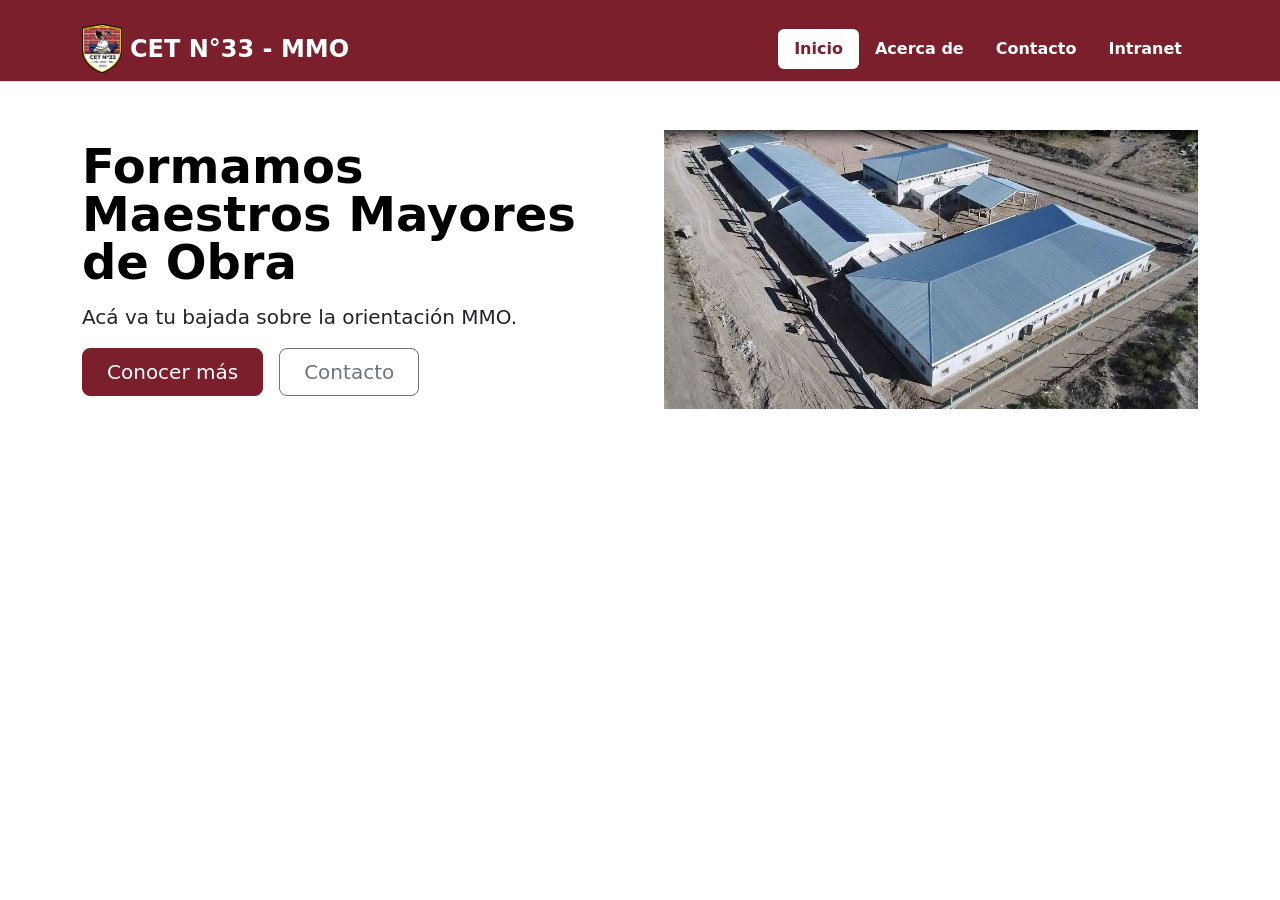
==== Index.html @ 21716653 "Initial commit: Gestion Academica TP frontend Co-Authored-By: Claude Sonnet 5 <noreply@anthropic.com" ====
<!DOCTYPE html>
<html lang="es">
<head>
    <meta charset="UTF-8">
    <meta name="viewport" content="width=device-width, initial-scale=1.0">
    <!--Carga de Bootstrap-->
    <link href="https://cdn.jsdelivr.net/npm/bootstrap@5.3.3/dist/css/bootstrap.min.css" rel="stylesheet">
    <title>CET N°33</title>
    <link rel="stylesheet" href="CSS/estilos.css">

</head>
<body><!-- Ese me-md-auto es el que empuja los links de navegación hacia la derecha en pantallas medianas/grandes -->
      <header class="d-flex flex-wrap justify-content-center pt-4 pb-2 border-bottom bg-institucional text-white">
    <div class="container d-flex flex-wrap justify-content-center align-items-center"> <!-- ajustá el nombre de archivo y la ruta según dónde guardaste el logo-->
      <a href="/" class="d-flex align-items-center mb-3 mb-md-0 me-md-auto link-body-emphasis text-decoration-none text-white">
        <img src="Imagenes/logomini.png" alt="Logo CET N°33" width="40" class="me-2">
        <span class="fs-4 fw-bold">CET N°33 - MMO</span>
      </a>
        <ul class="nav nav-pills fw-semibold">
                <li class="nav-item"><a href="#" class="nav-link active" aria-current="page">Inicio</a></li>
                <li class="nav-item"><a href="#" class="nav-link">Acerca de</a></li>
                <li class="nav-item"><a href="#" class="nav-link">Contacto</a></li>
                <li class="nav-item"><a href="#" class="nav-link">Intranet</a></li>
      </ul>
    </div>
  </header>  

    <div class="container"> 
        
        <div class="row flex-lg-row-reverse align-items-center g-5 py-5"> <!-- Ese g-5 es el espacio (gap)-->
            <div class="col-10 col-sm-8 col-lg-6">
             <img src="Imagenes/arriba.jpg" class="d-block mx-lg-auto img-fluid" alt="Nuestra Institución" width="700" height="500" loading="lazy"> 
        </div>
        <div class="col-lg-6">
                <h1 class="display-5 fw-bold text-body-emphasis lh-1 mb-3">Formamos Maestros Mayores de Obra</h1>
                <p class="lead">Acá va tu bajada sobre la orientación MMO.</p>
                
            <div class="d-grid gap-2 d-md-flex justify-content-md-start">
                         <!-- Corregido: se sacó la clase "nav nav-pills" que estaba mezclada por error -->
                <button type="button" class="btn btn-primary btn-lg px-4 me-md-2">Conocer más</button>
                <button type="button" class="btn btn-outline-secondary btn-lg px-4">Contacto</button>
</div>
    </div>


    </div>
    <script src="JS/app.js"></script>

</body>
</html>
---- CSS/estilos.css ----
/*Color para el tema de Bootstrap*/
.nav-pills .nav-link.active {
  background-color: #7a1f2b;
}

.nav-pills .nav-link {
  color: #7a1f2b;
}

.nav-pills .nav-link:hover {
  color: #5a1620;
}

.bg-institucional {
  background-color: #7a1f2b;
}

.bg-institucional .nav-pills .nav-link {
  color: #fff;
}

.bg-institucional .nav-pills .nav-link.active {
  background-color: #fff;
  color: #7a1f2b;
}

/* Agregado: sobreescribe el color primario de Bootstrap en todo el sitio (botones btn-primary, etc.) */

.btn-primary {
  --bs-btn-bg: #7a1f2b;
  --bs-btn-border-color: #7a1f2b;
  --bs-btn-hover-bg: #5a1620;
  --bs-btn-hover-border-color: #5a1620;
  --bs-btn-active-bg: #5a1620;
  --bs-btn-active-border-color: #5a1620;
}
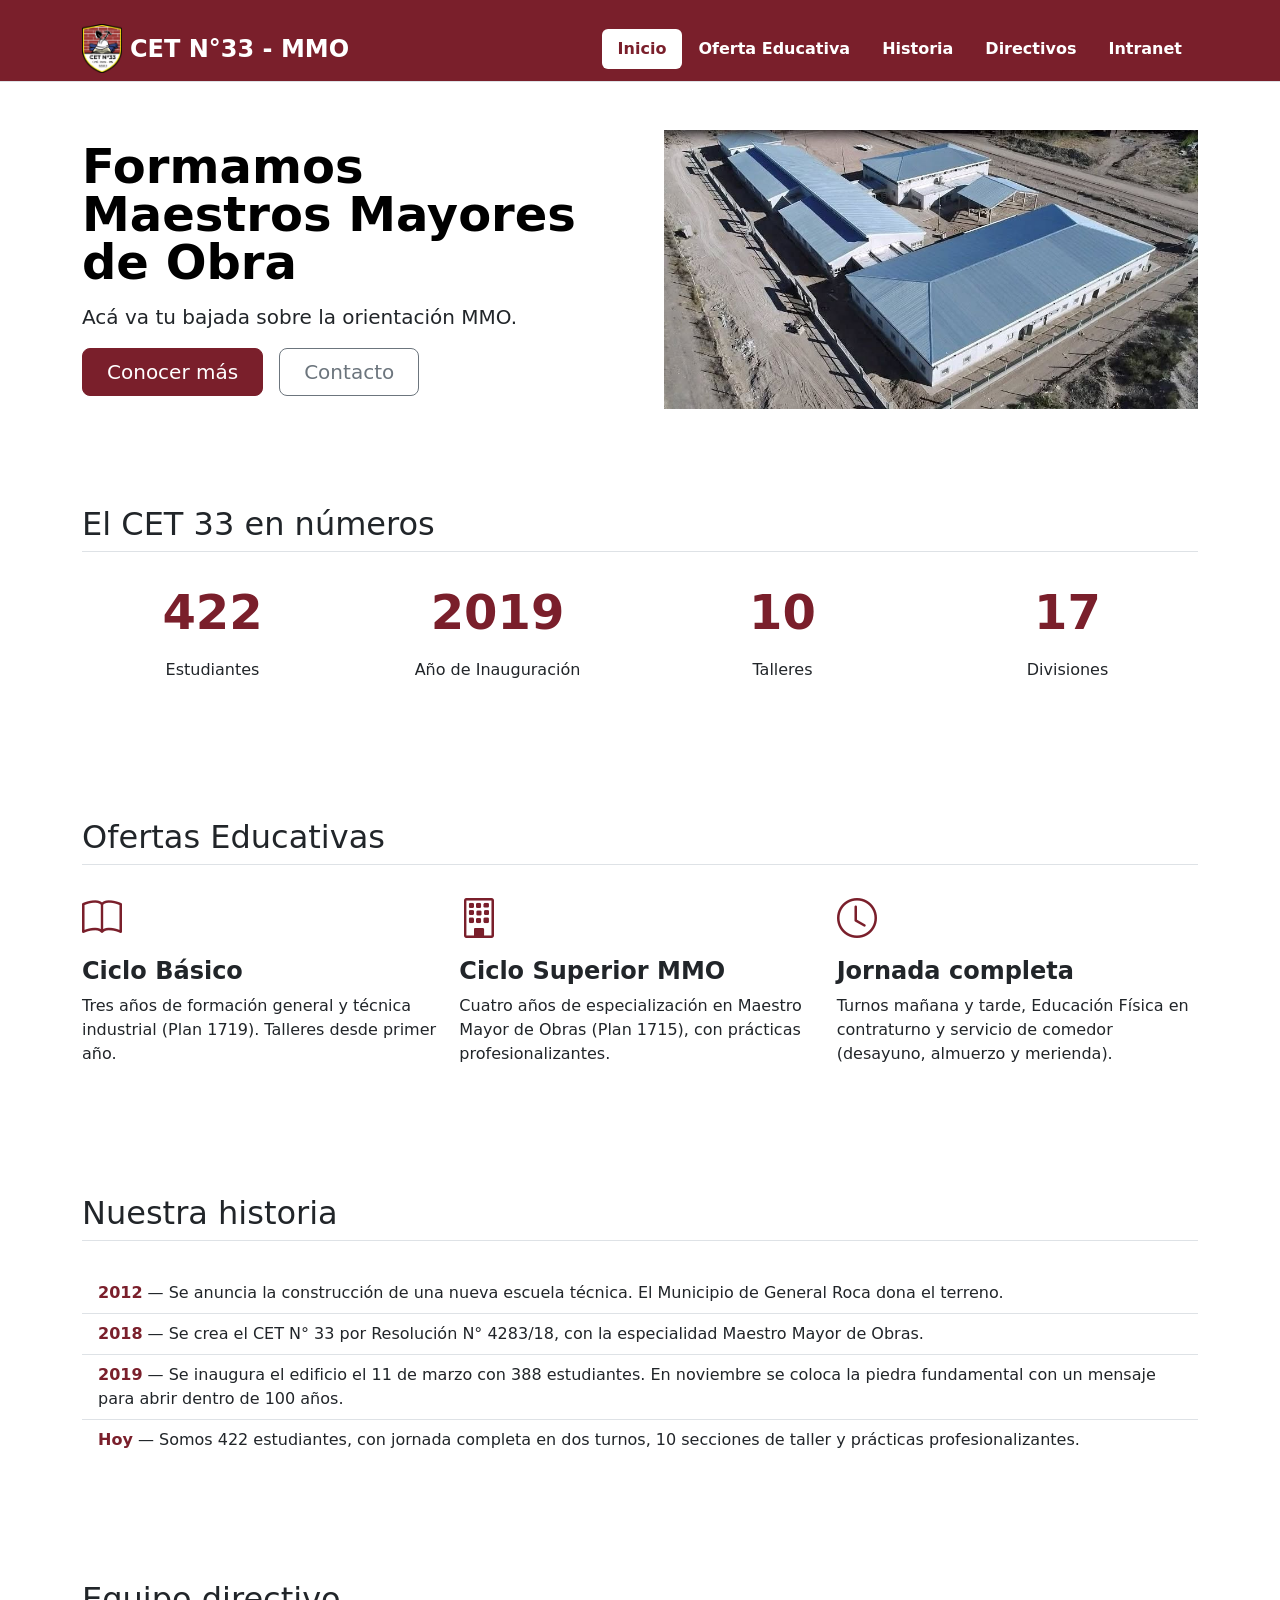
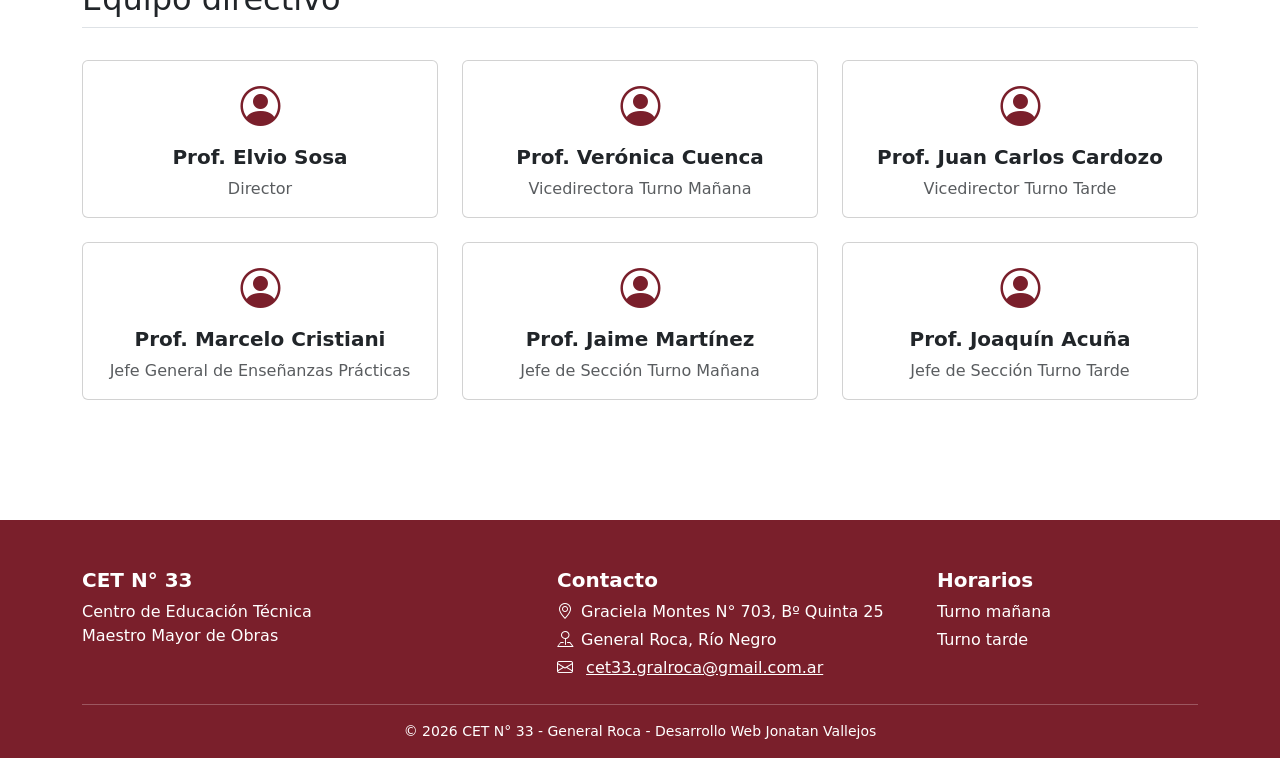
==== commit b165de9b: "Add intranet page and expand home page sections - Add Intranet.html with its script JS/intranet.js -" ====
--- a/Index.html
+++ b/Index.html
@@ -1,50 +1,219 @@
 <!DOCTYPE html>
 <html lang="es">
+
 <head>
-    <meta charset="UTF-8">
-    <meta name="viewport" content="width=device-width, initial-scale=1.0">
-    <!--Carga de Bootstrap-->
-    <link href="https://cdn.jsdelivr.net/npm/bootstrap@5.3.3/dist/css/bootstrap.min.css" rel="stylesheet">
-    <title>CET N°33</title>
-    <link rel="stylesheet" href="CSS/estilos.css">
-
+  <meta charset="UTF-8">
+  <meta name="viewport" content="width=device-width, initial-scale=1.0">
+  <!--Carga de Bootstrap-->
+  <link href="https://cdn.jsdelivr.net/npm/bootstrap@5.3.3/dist/css/bootstrap.min.css" rel="stylesheet">
+  <link rel="stylesheet" href="https://cdn.jsdelivr.net/npm/bootstrap-icons@1.11.3/font/bootstrap-icons.min.css">
+
+  <title>CET N°33</title>
+  <link rel="stylesheet" href="CSS/estilos.css">
 </head>
-<body><!-- Ese me-md-auto es el que empuja los links de navegación hacia la derecha en pantallas medianas/grandes -->
-      <header class="d-flex flex-wrap justify-content-center pt-4 pb-2 border-bottom bg-institucional text-white">
-    <div class="container d-flex flex-wrap justify-content-center align-items-center"> <!-- ajustá el nombre de archivo y la ruta según dónde guardaste el logo-->
-      <a href="/" class="d-flex align-items-center mb-3 mb-md-0 me-md-auto link-body-emphasis text-decoration-none text-white">
+
+<body>
+
+  <!-- ===== HEADER ===== -->
+  <!-- Ese me-md-auto es el que empuja los links de navegación hacia la derecha en pantallas medianas/grandes -->
+  <header class="d-flex flex-wrap justify-content-center pt-4 pb-2 border-bottom bg-institucional text-white">
+    <div class="container d-flex flex-wrap justify-content-center align-items-center">
+      <a href="/"
+        class="d-flex align-items-center mb-3 mb-md-0 me-md-auto link-body-emphasis text-decoration-none text-white">
         <img src="Imagenes/logomini.png" alt="Logo CET N°33" width="40" class="me-2">
         <span class="fs-4 fw-bold">CET N°33 - MMO</span>
       </a>
-        <ul class="nav nav-pills fw-semibold">
-                <li class="nav-item"><a href="#" class="nav-link active" aria-current="page">Inicio</a></li>
-                <li class="nav-item"><a href="#" class="nav-link">Acerca de</a></li>
-                <li class="nav-item"><a href="#" class="nav-link">Contacto</a></li>
-                <li class="nav-item"><a href="#" class="nav-link">Intranet</a></li>
+      <ul class="nav nav-pills fw-semibold">
+        <li class="nav-item"><a href="#" class="nav-link active" aria-current="page">Inicio</a></li>
+        <li class="nav-item"><a href="#oferta" class="nav-link">Oferta Educativa</a></li>
+        <li class="nav-item"><a href="#historia" class="nav-link">Historia</a></li>
+        <li class="nav-item"><a href="#directivos" class="nav-link">Directivos</a></li>
+        <li class="nav-item"><a href="intranet.html" class="nav-link">Intranet</a></li>
+        
       </ul>
     </div>
-  </header>  
-
-    <div class="container"> 
-        
-        <div class="row flex-lg-row-reverse align-items-center g-5 py-5"> <!-- Ese g-5 es el espacio (gap)-->
-            <div class="col-10 col-sm-8 col-lg-6">
-             <img src="Imagenes/arriba.jpg" class="d-block mx-lg-auto img-fluid" alt="Nuestra Institución" width="700" height="500" loading="lazy"> 
-        </div>
-        <div class="col-lg-6">
-                <h1 class="display-5 fw-bold text-body-emphasis lh-1 mb-3">Formamos Maestros Mayores de Obra</h1>
-                <p class="lead">Acá va tu bajada sobre la orientación MMO.</p>
-                
-            <div class="d-grid gap-2 d-md-flex justify-content-md-start">
-                         <!-- Corregido: se sacó la clase "nav nav-pills" que estaba mezclada por error -->
-                <button type="button" class="btn btn-primary btn-lg px-4 me-md-2">Conocer más</button>
-                <button type="button" class="btn btn-outline-secondary btn-lg px-4">Contacto</button>
-</div>
-    </div>
-
-
-    </div>
-    <script src="JS/app.js"></script>
-
+  </header>
+
+  <!-- ===== HERO ===== -->
+  <div class="container">
+    <div class="row flex-lg-row-reverse align-items-center g-5 py-5"> <!-- Ese g-5 es el espacio (gap)-->
+      <div class="col-10 col-sm-8 col-lg-6">
+        <img src="Imagenes/arriba.jpg" class="d-block mx-lg-auto img-fluid" alt="Nuestra Institución" width="700"
+          height="500" loading="lazy">
+      </div>
+      <div class="col-lg-6">
+        <h1 class="display-5 fw-bold text-body-emphasis lh-1 mb-3">Formamos Maestros Mayores de Obra</h1>
+        <p class="lead">Acá va tu bajada sobre la orientación MMO.</p>
+        <div class="d-grid gap-2 d-md-flex justify-content-md-start">
+          <button type="button" class="btn btn-primary btn-lg px-4 me-md-2">Conocer más</button>
+          <button type="button" class="btn btn-outline-secondary btn-lg px-4">Contacto</button>
+        </div>
+      </div>
+    </div> <!-- cierra el row del hero -->
+  </div> <!-- cierra el container del hero -->
+
+  <!-- ===== NÚMEROS ===== -->
+  <section class="container py-5">
+    <h2 class="pb-2 border-bottom">El CET 33 en números</h2>
+    <div class="row g-4 py-4 text-center">
+      <div class="col-6 col-md-3">
+        <p class="display-5 fw-bold text-bordo">422</p>
+        <p>Estudiantes</p>
+      </div>
+      <div class="col-6 col-md-3">
+        <p class="display-5 fw-bold text-bordo">2019</p>
+        <p>Año de Inauguración</p>
+      </div>
+      <div class="col-6 col-md-3">
+        <p class="display-5 fw-bold text-bordo">10</p>
+        <p>Talleres</p>
+      </div>
+      <div class="col-6 col-md-3">
+        <p class="display-5 fw-bold text-bordo">17</p>
+        <p>Divisiones</p>
+      </div>
+    </div>
+  </section>
+  
+
+  <!-- ===== OFERTA EDUCATIVA ===== -->
+  <section id="oferta" class="container py-5">
+    <h2 class="pb-2 border-bottom">Ofertas Educativas</h2>
+    <div class="row g-3 py-3">
+
+      <div class="col-md-4">
+        <i class="bi bi-book fs-1 text-bordo"></i> <!-- Icono de libro -->
+        <h3 class="fs-4 fw-bold mt-2">Ciclo Básico</h3>
+        <p>Tres años de formación general y técnica industrial (Plan 1719). Talleres desde primer año.</p>
+      </div>
+
+      <div class="col-md-4">
+        <i class="bi bi-building fs-1 text-bordo"></i> <!-- Icono de edificio -->
+        <h3 class="fs-4 fw-bold mt-2">Ciclo Superior MMO</h3>
+        <p>Cuatro años de especialización en Maestro Mayor de Obras (Plan 1715), con prácticas profesionalizantes.</p>
+      </div>
+
+      <div class="col-md-4">
+        <i class="bi bi-clock fs-1 text-bordo"></i> <!-- Icono de reloj -->
+        <h3 class="fs-4 fw-bold mt-2">Jornada completa</h3>
+        <p>Turnos mañana y tarde, Educación Física en contraturno y servicio de comedor (desayuno, almuerzo y merienda).</p>
+      </div>
+
+    </div> <!-- cierra el row de ofertas -->
+  </section>
+
+  <!-- ===== HISTORIA ===== -->
+  <section id="historia" class="container py-5">
+    <h2 class="pb-2 border-bottom">Nuestra historia</h2>
+    <ul class="list-group list-group-flush py-4"><!-- saca los bordes de afuera para que se vea más limpio -->
+      <li class="list-group-item">
+        <span class="fw-bold text-bordo">2012</span> — Se anuncia la construcción de una nueva escuela técnica.
+        El Municipio de General Roca dona el terreno.
+      </li>
+      <li class="list-group-item">
+        <span class="fw-bold text-bordo">2018</span> — Se crea el CET N° 33 por Resolución N° 4283/18, con la
+        especialidad Maestro Mayor de Obras.
+      </li>
+      <li class="list-group-item">
+        <span class="fw-bold text-bordo">2019</span> — Se inaugura el edificio el 11 de marzo con 388
+        estudiantes. En noviembre se coloca la piedra fundamental con un mensaje para abrir dentro de 100 años.
+      </li>
+      <li class="list-group-item">
+        <span class="fw-bold text-bordo">Hoy</span> — Somos 422 estudiantes, con jornada completa en dos turnos,
+        10 secciones de taller y prácticas profesionalizantes.
+      </li>
+    </ul>
+  </section>
+
+  <!-- ===== EQUIPO DIRECTIVO ===== -->
+  <section id="directivos" class="container py-5">
+    <h2 class="pb-2 border-bottom">Equipo directivo</h2>
+    <!-- 1 card por fila en el celular, 2 en tablet y 3 en PC -->
+    <div class="row row-cols-1 row-cols-sm-2 row-cols-lg-3 g-4 py-4">
+
+      <div class="col">
+        <div class="card h-100 text-center p-3"> <!-- h-100: todas las cards de una fila con la misma altura -->
+          <i class="bi bi-person-circle fs-1 text-bordo"></i>
+          <h3 class="fs-5 fw-bold mt-2">Prof. Elvio Sosa</h3>
+          <p class="text-muted mb-0">Director</p> <!-- text-muted: cargo en gris para que resalte el nombre -->
+        </div>
+      </div>
+
+      <div class="col">
+        <div class="card h-100 text-center p-3">
+          <i class="bi bi-person-circle fs-1 text-bordo"></i>
+          <h3 class="fs-5 fw-bold mt-2">Prof. Verónica Cuenca</h3>
+          <p class="text-muted mb-0">Vicedirectora Turno Mañana</p>
+        </div>
+      </div>
+
+      <div class="col">
+        <div class="card h-100 text-center p-3">
+          <i class="bi bi-person-circle fs-1 text-bordo"></i>
+          <h3 class="fs-5 fw-bold mt-2">Prof. Juan Carlos Cardozo</h3>
+          <p class="text-muted mb-0">Vicedirector Turno Tarde</p>
+        </div>
+      </div>
+
+      <div class="col">
+        <div class="card h-100 text-center p-3">
+          <i class="bi bi-person-circle fs-1 text-bordo"></i>
+          <h3 class="fs-5 fw-bold mt-2">Prof. Marcelo Cristiani</h3>
+          <p class="text-muted mb-0">Jefe General de Enseñanzas Prácticas</p>
+        </div>
+      </div>
+
+      <div class="col">
+        <div class="card h-100 text-center p-3">
+          <i class="bi bi-person-circle fs-1 text-bordo"></i>
+          <h3 class="fs-5 fw-bold mt-2">Prof. Jaime Martínez</h3>
+          <p class="text-muted mb-0">Jefe de Sección Turno Mañana</p>
+        </div>
+      </div>
+
+      <div class="col">
+        <div class="card h-100 text-center p-3">
+          <i class="bi bi-person-circle fs-1 text-bordo"></i>
+          <h3 class="fs-5 fw-bold mt-2">Prof. Joaquín Acuña</h3>
+          <p class="text-muted mb-0">Jefe de Sección Turno Tarde</p>
+        </div>
+      </div>
+
+    </div>
+  </section>
+
+  <!-- ===== FOOTER ===== -->
+  <footer class="bg-bordo text-white pt-5 pb-3 mt-5">
+    <div class="container">
+      <div class="row g-4">
+
+        <div class="col-md-5">
+          <h3 class="fs-5 fw-bold">CET N° 33</h3>
+          <p class="mb-0">Centro de Educación Técnica<br>Maestro Mayor de Obras</p>
+        </div>
+
+        <div class="col-md-4">
+          <h3 class="fs-5 fw-bold">Contacto</h3>
+          <p class="mb-1"><i class="bi bi-geo-alt me-2"></i>Graciela Montes N° 703, Bº Quinta 25</p>
+          <p class="mb-1"><i class="bi bi-pin-map me-2"></i>General Roca, Río Negro</p>
+          <p class="mb-0"><i class="bi bi-envelope me-2"></i>
+            <a href="mailto:cet33.gralroca@gmail.com.ar" class="text-white">cet33.gralroca@gmail.com.ar</a>
+          </p>
+        </div>
+
+        <div class="col-md-3">
+          <h3 class="fs-5 fw-bold">Horarios</h3>
+          <p class="mb-1">Turno mañana</p>
+          <p class="mb-0">Turno tarde</p>
+        </div>
+
+      </div>
+      <hr class="mt-4">
+      <p class="text-center small mb-0">© 2026 CET N° 33 - General Roca - Desarrollo Web Jonatan Vallejos</p>
+    </div>
+  </footer>
+
+  <script src="JS/app.js"></script>
 </body>
+
 </html>
--- a/CSS/estilos.css
+++ b/CSS/estilos.css
@@ -23,9 +23,14 @@
   background-color: #fff;
   color: #7a1f2b;
 }
-
-/* Agregado: sobreescribe el color primario de Bootstrap en todo el sitio (botones btn-primary, etc.) */
-
+/* Color de texto institucional */
+.text-bordo { 
+  color: #7a1f2b; 
+}
+/* sobreescribe el color primario de Bootstrap en todo el sitio (botones btn-primary, etc.) */
+.bg-bordo {
+  background-color: #7a1f2b;
+}
 .btn-primary {
   --bs-btn-bg: #7a1f2b;
   --bs-btn-border-color: #7a1f2b;
